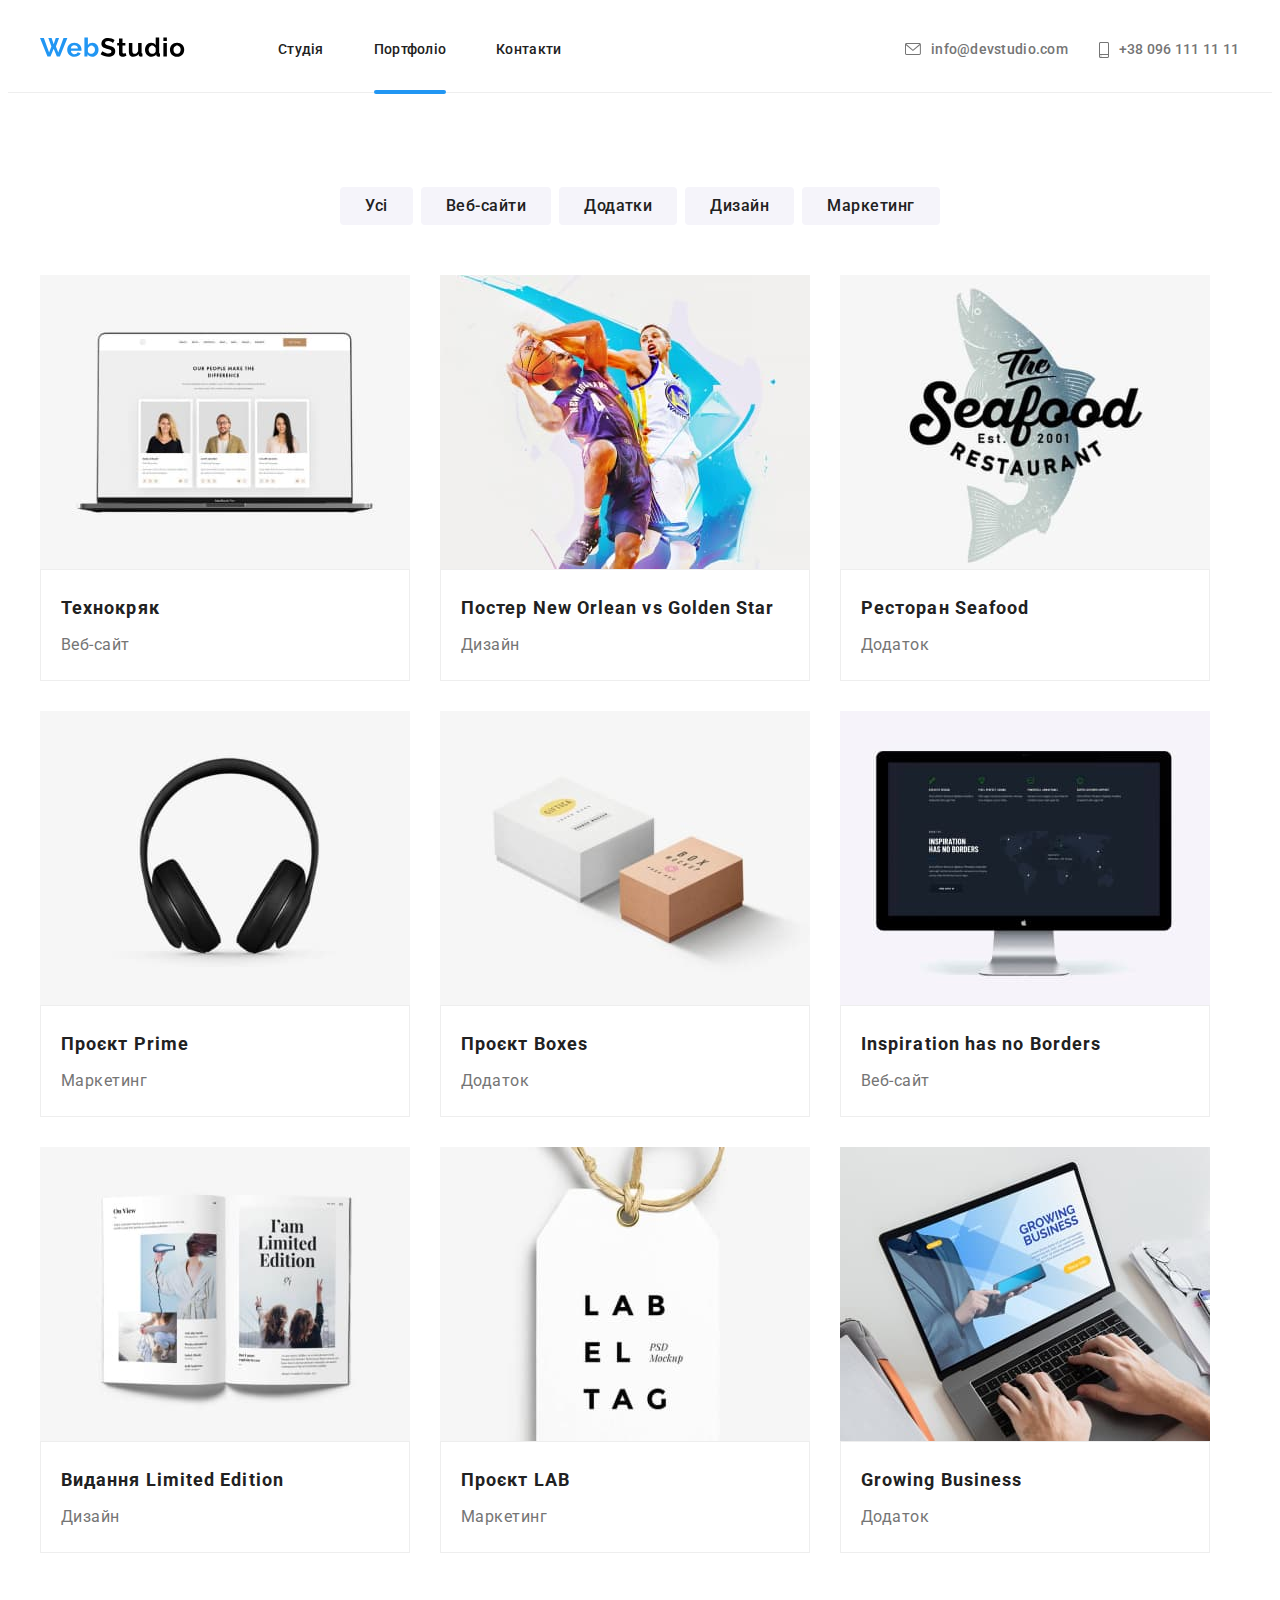
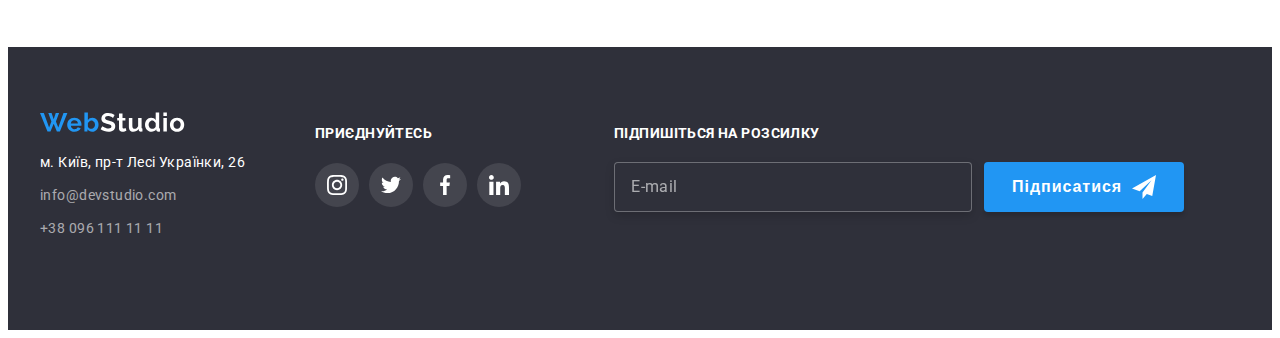
==== portfolio.html @ 4de52ea2 "update" ====
<!DOCTYPE html>
<html lang="en">
<head>
    <meta charset="UTF-8">
    <meta http-equiv="X-UA-Compatible" content="IE=edge">
    <meta name="viewport" content="width=device-width, initial-scale=1.0">
    <title>Document</title>
    <link rel="preconnect" href="https://fonts.googleapis.com">
    <link rel="preconnect" href="https://fonts.gstatic.com" crossorigin>
    <link href="https://fonts.googleapis.com/css2?family=Raleway:wght@700&family=Roboto:wght@400;500;700;900&display=swap"
        rel="stylesheet">
        <link rel="stylesheet" href="https://cdnjs.cloudflare.com/ajax/libs/modern-normalize/1.1.0/modern-normalize.min.css"
            integrity="sha512-wpPYUAdjBVSE4KJnH1VR1HeZfpl1ub8YT/NKx4PuQ5NmX2tKuGu6U/JRp5y+Y8XG2tV+wKQpNHVUX03MfMFn9Q=="
            crossorigin="anonymous" referrerpolicy="no-referrer" />
        <link
         rel="stylesheet"
         href="https://cdnjs.cloudflare.com/ajax/libs/animate.css/4.1.1/animate.min.css"/> 
        <link rel="stylesheet" href="./css/style.css">
        <link rel="stylesheet" href="./css/main.min.css">
</head>
<body>
        <header class="header">
            <!--Шапка-->
            <div class="container header__container">
                <nav class="navigation">
                    <a class="logo-left link" href="./index.html">
                        <svg class="header-logo" width="145" height="31">
                            <use href="./img/logo.svg#icon-header-logo"></use>
                        </svg>
                    </a>
                    <ul class="menu list">
                        <li class="menu__item">
                            <a class="menu__link1 link" href="./index.html">Студія</a>
                        </li>
                        <li class="menu__item">
                            <a class="menu__link link" href="./portfolio.html">Портфоліо</a>
                        </li>
                        <li class="menu__item">
                            <a class="menu__link1 link" href="">Контакти</a>
                        </li>
                    </ul>
                </nav>
                <ul class="connect header__connect list">
                    <li class="hdr-email">
                        <a class="connect__email link" href="email:info@devstudio.com">info@devstudio.com
                            <svg class="mail-icon" widht="16" height="12">
                                <use class="envelope" href="./img/smar-env.svg#icon-envelope"></use>
                            </svg>
                        </a>
                    </li>
                    <li class="hdr-tel">
                        <a class="connect__tel" href="tel:+38 096 111 11 11">+38 096 111 11 11
                            <svg class="tel-icon" widht="10" height="16">
                                <use href="./img/smar-env.svg#icon-smartphone"></use>
                            </svg>
                        </a>
                    </li>
                </ul>
            </div>
        </header>
    <main>
    <section class="projects">
        <div class="container">
            <ul class="infobar-buttons list">            
                <li><button class="infobar-btn" type="button">Усі</button></li>
                <li><button class="infobar-btn" type="button">Веб-сайти</button></li>
                <li><button class="infobar-btn" type="button">Додатки</button></li>
                <li><button class="infobar-btn" type="button">Дизайн</button></li>
                <li><button class="infobar-btn" type="button">Маркетинг</button></li>
            </ul>
            <ul class="projects-list list">
                <li class="projects-item"> 
                 <div class="project-wrap">
                    <img src="./img/port1.jpg" alt="Технокряк" width="370" height="294">
                    <p class="project-text">Ресурс пропонує комплексні пропозиції з різним рівнем функціоналу та сервісів. 
                        Все це дозволить відвідувачу отримати вичерпні відомості про компанію чи приватну особу.</p>
                 </div>   
                <div class="project1">                    
                    <h3 class="projects-toptext">Технокряк</h3>
                    <p class="projects-bottomtext">Веб-сайт</p>
                </div></li>
                <li class="projects-item">
                    <div class="project-wrap">
                        <img src="./img/port2.jpg" alt="Постер New Orlean vs Golden Star" width="370" height="294">
                    <p class="project-text">Ресурс пропонує комплексні пропозиції з різним рівнем функціоналу та сервісів. 
                        Все це дозволить відвідувачу отримати вичерпні відомості про компанію чи приватну особу.</p>
                    </div>                    
                <div class="project1">                    
                    <h3 class="projects-toptext">Постер New Orlean vs Golden Star</h3>
                    <p class="projects-bottomtext">Дизайн</p>
                </div></li>
                <li class="projects-item">
                    <div class="project-wrap">
                        <img src="./img/port3.jpg" alt="Ресторан Seafood" width="370" height="294">
                    <p class="project-text">Ресурс пропонує комплексні пропозиції з різним рівнем функціоналу та сервісів. 
                        Все це дозволить відвідувачу отримати вичерпні відомості про компанію чи приватну особу.</p>
                    </div>                    
                <div class="project1">                    
                    <h3 class="projects-toptext">Ресторан Seafood</h3>
                    <p class="projects-bottomtext">Додаток</p></div></li>
                <li class="projects-item">
                    <div class="project-wrap">
                        <img src="./img/port4.jpg" alt="Проєкт Prime" width="370" height="294">
                    <p class="project-text">Ресурс пропонує комплексні пропозиції з різним рівнем функціоналу та сервісів. 
                        Все це дозволить відвідувачу отримати вичерпні відомості про компанію чи приватну особу.</p>
                    </div>                      
                <div class="project1">                    
                    <h3 class="projects-toptext">Проєкт Prime</h3>
                    <p class="projects-bottomtext">Маркетинг</p></div></li>
                <li class="projects-item">
                    <div class="project-wrap">
                        <img src="./img/port5.jpg" alt="Проєкт Boxes" width="370" height="294">
                    <p class="project-text">Ресурс пропонує комплексні пропозиції з різним рівнем функціоналу та сервісів. 
                        Все це дозволить відвідувачу отримати вичерпні відомості про компанію чи приватну особу.</p>
                    </div>                      
                <div class="project1">                    
                    <h3 class="projects-toptext">Проєкт Boxes</h3>
                    <p class="projects-bottomtext">Додаток</p></div></li>
                <li class="projects-item">
                    <div class="project-wrap">
                        <img src="./img/port6.jpg" alt="Inspiration has no Borders" width="370" height="294">
                    <p class="project-text">Ресурс пропонує комплексні пропозиції з різним рівнем функціоналу та сервісів. 
                        Все це дозволить відвідувачу отримати вичерпні відомості про компанію чи приватну особу.</p>
                    </div>                     
                <div class="project1">                    
                    <h3 class="projects-toptext">Inspiration has no Borders</h3>
                    <p class="projects-bottomtext">Веб-сайт</p></div></li>
                <li class="projects-item">
                    <div class="project-wrap">
                        <img src="./img/port7.jpg" alt="Видання Limited Edition" width="370" height="294">
                    <p class="project-text">Ресурс пропонує комплексні пропозиції з різним рівнем функціоналу та сервісів. 
                        Все це дозволить відвідувачу отримати вичерпні відомості про компанію чи приватну особу.</p>
                    </div>                      
                <div class="project1">                    
                    <h3 class="projects-toptext">Видання Limited Edition</h3>
                    <p class="projects-bottomtext">Дизайн</p></div></li>
                <li class="projects-item">
                    <div class="project-wrap">
                        <img src="./img/port8.jpg" alt="Проєкт LAB" width="370" height="294">
                    <p class="project-text">Ресурс пропонує комплексні пропозиції з різним рівнем функціоналу та сервісів. 
                        Все це дозволить відвідувачу отримати вичерпні відомості про компанію чи приватну особу.</p>
                    </div>                      
                <div class="project1">                    
                    <h3 class="projects-toptext">Проєкт LAB</h3>
                    <p class="projects-bottomtext">Маркетинг</p></div></li>
                <li class="projects-item">
                    <div class="project-wrap">
                        <img src="./img/port9.jpg" alt="Growing Business" width="370" height="294">
                    <p class="project-text">Ресурс пропонує комплексні пропозиції з різним рівнем функціоналу та сервісів. 
                        Все це дозволить відвідувачу отримати вичерпні відомості про компанію чи приватну особу.</p>
                    </div>                    
                <div class="project1">                    
                    <h3 class="projects-toptext">Growing Business</h3>
                    <p class="projects-bottomtext">Додаток</p></div></li>
            </ul>
        </div>
    </section>
    </main>
         <footer class="footer">
            <div class="container ftr-container">
                <div class="ftr-logo">
                    <a class="footer-logo link" href="./index.html">                                
                    <svg class="footer-logoicon" width="145" height="31">
                    <use href="./img/logo.svg#icon-footer-logo"></use>
                     </svg>
                    </a>                        
                <ul class="footer-list list">
                    <li class="footer-item"><a class="footer-map link" href="https://goo.gl/maps/kYYPEekxgbU7nX6b8">м. Київ, пр-т Лесі Українки, 26</a></li>
                    <li class="footer-item"><a class="footer-email link" href="email:info@devstudio.com">info@devstudio.com</a></li>
                    <li class="footer-item"><a class="footer-tel link" href="tel:+38 096 111 11 11">+38 096 111 11 11</a></li>
                </ul></div>                               
                    <div class="footer-social">
                        <h3 class="footer-soctext">ПРИЄДНУЙТЕСЬ</h3>
                     <ul class="footer-soc list">                         
                         <li class="footer-socitem">
                         <a class="footer-link" href="">
                         <svg class="footer-icon" width="20" height="20">
                            <use class="footer-icons" href="./img/footer.svg#icon-instagram-2"></use>
                         </svg>
                         </a>
                         </li>
                         <li class="footer-socitem">
                         <a class="footer-link" href="">
                         <svg class="footer-icon" width="20" height="20">
                            <use class="footer-icons" href="./img/footer.svg#icon-twitter2"></use>
                         </svg>
                         </a>
                         </li>
                         <li class="footer-socitem">
                         <a class="footer-link" href="">
                         <svg class="footer-icon" width="20" height="20">
                            <use class="footer-icons" href="./img/footer.svg#icon-facebook2"></use>
                         </svg>
                         </a>
                         </li>
                         <li class="footer-socitem">
                         <a class="footer-link" href="">
                         <svg class="footer-icon" width="20" height="20">
                            <use class="footer-icons" href="./img/footer.svg#icon-linkedin2"></use>
                         </svg>
                         </a>
                         </li>
                     </ul>
                    </div>
                    <div class="subscribe">
                    <form class="footer-subscribe">                                            
                        <p class="subscribe-text">Підпишіться на розсилку</p>
                        <span class="subscribe-button">
                        <label>
                        <input type="email" 
                         class="subscribe-input" 
                         name="user-email" 
                         required
                         placeholder="E-mail"></label>
                         <span class="subscribe-wrap">                                         
                         <button type="submit" class="subscribe-btn">Підписатися</button>
                         <svg class="icon-send" width="24" height="24">
                            <use href="./img/symbol-defs.svg#icon-icon-send"></use>
                         </svg></span></span>
                    </form></div>                
         </footer>
</body>
</html>
---- css/style.css ----

---- css/main.min.css ----
p,h1,h2,h3,h4,h5,h6{margin:0}ul,ol{margin:0;padding-left:0}button{cursor:pointer}img{display:block}body{font-family:"Roboto",sans-serif;color:#212121}.list{list-style:none}.link{text-decoration:none}@font-face{font-family:"Raleway";src:url(../fonts/Raleway-Bold.ttf)}:root{--button-color: #2196f3;--font-grey: #757575;--font-black: #212121;--font-white: #ffffff}.visually-hidden{position:absolute;white-space:nowrap;width:1px;height:1px;overflow:hidden;border:0;padding:0;clip:rect(0 0 0 0);-webkit-clip-path:inset(50%);clip-path:inset(50%);margin:-1px}.container{width:1200px;padding-left:15px;padding-right:15px;margin:0 auto}.modal{width:528px;min-height:581px;background-color:#fff;position:absolute;top:50%;left:50%;transform:translate(-50%, -50%) scaleY(1);transition:transform 250ms linear;transition-timing-function:cubic-bezier(0.4, 0, 0.2, 1);padding:40px;box-shadow:0px 1px 3px rgba(0,0,0,.12),0px 1px 1px rgba(0,0,0,.14),0px 2px 1px rgba(0,0,0,.2);border-radius:4px}.backdrop.is-hidden .modal{transform:translate(-50%, -50%) scaleY(0);transition-timing-function:cubic-bezier(0.4, 0, 0.2, 1)}.modal-btn{width:30px;height:30px;border:1px solid rgba(0,0,0,.1);border-radius:50%;background-color:rgba(0,0,0,0);position:absolute;right:8px;top:8px;display:flex;align-items:center;justify-content:center;padding:0;fill:currentColor;transition-duration:250ms;transition-timing-function:cubic-bezier(0.4, 0, 0.2, 1)}.modal-btn:hover,.modal-btn:focus{color:var(--button-color)}.is-hidden{opacity:0;visibility:hidden;pointer-events:none}.modal-title{font-family:"Roboto";font-style:normal;font-weight:700;font-size:20px;line-height:1.15;text-align:center;letter-spacing:.03em;color:#212121;margin-bottom:12px}.modal-input{box-sizing:border-box;margin-bottom:10px;width:100%;height:40px;border:1px solid rgba(33,33,33,.2);border-radius:4px;outline-color:rgba(0,0,0,0);padding-left:42px;transition-duration:250ms;transition-timing-function:cubic-bezier(0.4, 0, 0.2, 1)}.modal-input{outline-color:var(--button-color)}.input-wrap{position:relative}.modal-input-icon{position:absolute;top:50%;left:12px;transform:translateY(-50%);transition-duration:250ms;transition-timing-function:cubic-bezier(0.4, 0, 0.2, 1)}.modal-input:focus+.modal-input-icon{fill:var(--button-color)}.modal-label-text{display:block;font-family:"Roboto";font-style:normal;font-weight:400;font-size:12px;line-height:1.17;letter-spacing:.01em;color:#757575;margin-bottom:4px}.modal-comment{width:100%;height:120px;border:1px solid rgba(33,33,33,.2);border-radius:4px;resize:none;padding:12px 16px;outline-color:rgba(0,0,0,0);transition-duration:250ms;transition-timing-function:cubic-bezier(0.4, 0, 0.2, 1)}.modal-comment::-moz-placeholder{font-family:"Roboto";font-style:normal;font-weight:400;font-size:12px;line-height:1.17;letter-spacing:.01em;color:rgba(117,117,117,.5)}.modal-comment:-ms-input-placeholder{font-family:"Roboto";font-style:normal;font-weight:400;font-size:12px;line-height:1.17;letter-spacing:.01em;color:rgba(117,117,117,.5)}.modal-comment::placeholder{font-family:"Roboto";font-style:normal;font-weight:400;font-size:12px;line-height:1.17;letter-spacing:.01em;color:rgba(117,117,117,.5)}.modal-comment:focus{outline-color:var(--button-color);transition-duration:250ms;transition-timing-function:cubic-bezier(0.4, 0, 0.2, 1)}.check-text{font-family:"Roboto";font-style:normal;font-weight:400;font-size:14px;line-height:1.71;letter-spacing:.03em;color:#757575;display:flex;align-items:center;justify-content:center;margin-top:20px;margin-bottom:30px}.license{font-family:"Roboto";font-style:normal;font-weight:400;font-size:14px;line-height:1.7;letter-spacing:.03em;-webkit-text-decoration-line:underline;text-decoration-line:underline;text-decoration-thickness:from-font;color:#2196f3;margin-left:3px}.check-text span{width:16px;height:15px;border:2px solid #212121;border-radius:2px;margin-right:8px;display:flex;align-items:center;justify-content:center;fill:rgba(0,0,0,0)}.input-check:checked+.check-text span{background-color:var(--button-color);border-color:rgba(0,0,0,0);fill:#fff}.input-check:focus+.check-text span{border-color:var(--button-color);transition-duration:250ms;transition-timing-function:cubic-bezier(0.4, 0, 0.2, 1)}.submit-btn{padding:10px 52px;background-color:var(--button-color);border:none;box-shadow:0px 4px 4px rgba(0,0,0,.15);border-radius:4px;font-family:"Roboto";font-style:normal;font-weight:700;font-size:16px;line-height:1.88;letter-spacing:.06em;color:#fff}.submit-button{display:flex;justify-content:center;align-items:center}.header{padding-bottom:25px;padding-top:24px;border-bottom:1px solid #eee}.navigation{display:flex}.header__container{display:flex;align-items:center}.menu{display:flex;align-items:center;gap:50px}.connect{display:flex;margin-left:auto;gap:30px}.logo-left{margin-right:93px}.menu__link{position:relative;display:block;font-weight:500;font-size:14px;line-height:1.14;letter-spacing:.02em;color:var(--font-black)}.menu__link:hover,.menu__link:focus{color:var(--button-color);transition-duration:250ms;transition-timing-function:cubic-bezier(0.4, 0, 0.2, 1)}.menu__link::after{content:"";position:absolute;display:block;left:0;bottom:0;top:48px;width:100%;height:4px;background:#2196f3;border-radius:2px}.menu__link1{position:relative;display:block;font-weight:500;font-size:14px;line-height:1.14;letter-spacing:.02em;color:var(--font-black)}.menu__link1:hover,.menu__link1:focus{color:var(--button-color);transition-duration:250ms;transition-timing-function:cubic-bezier(0.4, 0, 0.2, 1)}.connect__tel{text-decoration:none;font-weight:500;font-size:14px;line-height:1.14;letter-spacing:.02em;color:#757575;display:flex;flex-direction:row-reverse;gap:10px;justify-content:center;align-items:center}.connect__tel:hover,.connect__tel:focus{color:var(--button-color);transition-duration:250ms;transition-timing-function:cubic-bezier(0.4, 0, 0.2, 1)}.connect__email{font-weight:500;font-size:14px;line-height:1.14;letter-spacing:.02em;color:#757575;display:flex;flex-direction:row-reverse;gap:10px;justify-content:center;align-items:center}.connect__email:hover,.connect__email:focus{color:var(--button-color);transition-duration:250ms;transition-timing-function:cubic-bezier(0.4, 0, 0.2, 1)}.hdr-tel{display:flex;justify-content:center;align-items:center;gap:10px;width:142px;height:16px}.mail-icon{width:16px;height:12px;fill:currentColor}.tel-icon{width:10px;height:16px;fill:currentColor}.hero{padding-top:200px;padding-bottom:200px}.hero,.hhero__btn{background-color:#2f303a;background-image:linear-gradient(rgba(47, 48, 58, 0.4), rgba(47, 48, 58, 0.4)),url(../img/hero-bg.jpg);background-repeat:no-repeat;background-position:center;background-size:cover;display:block;margin:0px auto}.hero__btn{font-family:inherit;font-weight:700;font-size:16px;line-height:1.88;letter-spacing:.06em;color:#fff;cursor:pointer;display:block;margin:0px auto;background:#2196f3;box-shadow:0px 4px 4px rgba(0,0,0,.15);border-radius:4px;min-width:216px;height:50px;left:692px;top:470px;border:none}.hero__text{font-weight:900;font-size:44px;line-height:1.36;letter-spacing:.06em;text-transform:uppercase;color:#fff;margin-bottom:30px;margin-right:auto;margin-left:auto;max-width:696px;text-align:center}.features{padding-top:94px}.features__list{display:flex;gap:30px}.features__main{font-weight:700;font-size:14px;line-height:1.14;letter-spacing:.03em;text-transform:uppercase;margin-bottom:10px;color:var(--font-black)}.features__item{font-size:14px;line-height:1.71;letter-spacing:.03em;color:var(--font-grey);min-width:270px}.features__link{display:flex;align-items:center;justify-content:center;gap:30px;margin-bottom:30px;background-color:#f5f4fa;width:270px;height:120px;border-radius:4px}.about{padding-top:94px;padding-bottom:94px}.about__list{display:flex;justify-content:center;gap:30px}.about__text{font-weight:700;font-size:36px;line-height:1.17;letter-spacing:.03em;color:var(--font-black);margin-bottom:50px;text-align:center}.about__item{position:relative}.about__btn{position:absolute;bottom:0;left:0;width:100%;height:70px;border:none;font-family:"Roboto";font-style:normal;font-weight:700;font-size:14px;line-height:1.14;text-align:center;letter-spacing:.03em;text-transform:uppercase;color:#fff;background:rgba(47,48,58,.8)}.team{padding-top:94px;padding-bottom:94px}.team-list{display:flex;gap:30px;justify-content:flex-end}.team-maintext{font-weight:700;font-size:36px;line-height:1.17;letter-spacing:.03em;color:var(--font-black);margin-bottom:50px;text-align:center}.team-toptext{font-weight:500;font-size:16px;line-height:1.19;letter-spacing:.03em;color:var(--font-black);text-align:center;margin-bottom:10px}.team-bottomtext{font-size:16px;line-height:1.19;letter-spacing:.03em;color:var(--font-grey);text-align:center}.team1{padding-top:30px;padding-bottom:30px}.soc-link{width:44px;height:44px;border-radius:50%;display:flex;align-items:center;justify-content:center;color:#fff;margin-top:16px;transition-duration:250ms;transition-timing-function:cubic-bezier(0.4, 0, 0.2, 1)}.soc-link:hover,.soc-link:focus{background-color:var(--button-color);transition-duration:250ms;transition-timing-function:cubic-bezier(0.4, 0, 0.2, 1)}.soc-list{display:flex;align-items:center;gap:10px;justify-content:center}.soc-icon{fill:#afb1b8;transition-duration:250ms;transition-timing-function:cubic-bezier(0.4, 0, 0.2, 1)}.soc-link:hover .soc-icon,.soc-link:focus .soc-icon{fill:#fff;transition-duration:250ms;transition-timing-function:cubic-bezier(0.4, 0, 0.2, 1)}.team{background-color:#f5f4fa}.team-members{background-color:#fff;box-shadow:0px 1px 3px rgba(0,0,0,.12),0px 1px 1px rgba(0,0,0,.14),0px 2px 1px rgba(0,0,0,.2);border-radius:0px 0px 4px 4px}.clients{padding-top:94px;padding-bottom:94px}.clients-maintext{font-weight:700;font-size:36px;line-height:.85;letter-spacing:.03em;margin-bottom:50px;text-align:center}.clients-logo{display:flex;align-items:center;justify-content:center;gap:30px;box-sizing:border-box;border:1px solid #afb1b8;border-radius:4px;width:170px;height:92px;left:615px;top:2490px;color:#afb1b8;transition-duration:250ms;transition-timing-function:cubic-bezier(0.4, 0, 0.2, 1)}.clients-logo:hover,.clients-logo:focus{background-color:#fff;color:var(--button-color);border-color:var(--button-color)}.clients-icon{fill:currentColor}.clients-list{display:flex;justify-content:center;gap:30px}.footer{background-color:#2f303a;padding-top:60px;padding-bottom:60px}.ftr-container{display:flex;align-items:baseline}.footer-map{font-size:14px;letter-spacing:.03em;line-height:1.71;color:#fff;margin-top:20px}.footer-email{font-size:14px;line-height:1.71;letter-spacing:.03em;color:rgba(255,255,255,.6)}.footer-tel{font-size:14px;line-height:1.71;letter-spacing:.03em;color:rgba(255,255,255,.6)}.ftr-logo{margin-bottom:20px;flex-direction:column}.footer-item{margin-top:9px;margin-bottom:9px}.footer-soctext{width:116px;height:16px;left:516px;top:2748px;font-family:"Roboto";font-style:normal;font-weight:700;font-size:14px;line-height:.87;letter-spacing:.03em;text-transform:uppercase;color:#fff;margin-bottom:20px}.footer-soc{display:flex;gap:10px}.footer-link{width:44px;height:44px;border-radius:50%;display:flex;align-items:center;justify-content:center;background-color:rgba(255,255,255,.1);transition-duration:250ms;transition-timing-function:cubic-bezier(0.4, 0, 0.2, 1)}.footer-social{margin-left:70px}.footer-socitem :hover,.footer-socitem :focus{background-color:var(--button-color);transition-duration:250ms;transition-timing-function:cubic-bezier(0.4, 0, 0.2, 1)}.subscribe{margin-left:93px}.subscribe-input{box-sizing:border-box;margin-bottom:10px;margin-right:12px;width:358px;height:50px;border:1px solid rgba(255,255,255,.3);filter:drop-shadow(0px 4px 4px rgba(0, 0, 0, 0.15));border-radius:4px;padding-left:16px;background-color:#2f303a;outline-color:rgba(0,0,0,0);color:#fff}.subscribe-input::-moz-placeholder{font-family:"Roboto";font-style:normal;font-weight:400;font-size:16px;line-height:1.25;letter-spacing:.03em;color:rgba(255,255,255,.6)}.subscribe-input:-ms-input-placeholder{font-family:"Roboto";font-style:normal;font-weight:400;font-size:16px;line-height:1.25;letter-spacing:.03em;color:rgba(255,255,255,.6)}.subscribe-input::placeholder{font-family:"Roboto";font-style:normal;font-weight:400;font-size:16px;line-height:1.25;letter-spacing:.03em;color:rgba(255,255,255,.6)}.subscribe-button{display:flex;justify-content:center}.subscribe-text{font-family:"Roboto";font-style:normal;font-weight:700;font-size:14px;line-height:1.14;letter-spacing:.03em;text-transform:uppercase;color:#fff;margin-bottom:20px}.subscribe-btn{width:200px;height:50px;color:#fff;background:#2196f3;box-shadow:0px 4px 4px rgba(0,0,0,.15);border-radius:4px;border:none;padding:10px 28px;font-weight:700;font-size:16px;line-height:1.88;letter-spacing:.06em;display:flex}.subscribe-wrap{position:relative}.icon-send{position:absolute;top:13px;right:28px}.backdrop{position:fixed;top:0;width:100%;height:100%;background:rgba(0,0,0,.2);transition:opacity 250ms linear,visibility 250ms linear;transition-timing-function:cubic-bezier(0.4, 0, 0.2, 1)}.infobar-btn{font-family:inherit;font-weight:500;font-size:16px;line-height:1.62;letter-spacing:.03em;color:var(--font-black);cursor:pointer;background:#f5f4fa;border:none;padding-top:6px;padding-bottom:6px;padding-right:25px;padding-left:25px;border-radius:4px;transition-property:var(--button-color);transition-duration:250ms;transition-timing-function:cubic-bezier(0.4, 0, 0.2, 1)}.infobar-btn:hover,.infobar-btn:focus{background-color:var(--button-color);color:#fff;box-shadow:0px 3px 1px rgba(0,0,0,.1),0px 1px 2px rgba(0,0,0,.08),0px 2px 2px rgba(0,0,0,.12);border-radius:4px}.infobar-buttons{margin-bottom:50px;display:flex;justify-content:center;gap:8px}.projects{padding-top:94px;padding-bottom:94px}.projects-list{display:flex;flex-wrap:wrap;gap:30px}.projects-item{width:calc 13.3333333333%}.projects-item:hover,.projects-item:focus{background:#fff;box-shadow:0px 1px 1px rgba(0,0,0,.12),0px 4px 4px rgba(0,0,0,.06),1px 4px 6px rgba(0,0,0,.16)}.project1{padding:20px 20px 20px 20px;border:1px solid #eee}.project-wrap{position:relative;overflow:hidden}.project-text{position:absolute;top:0;left:0;color:#fff;font-family:"Roboto";font-style:normal;font-weight:400;font-size:18px;line-height:1.6;letter-spacing:.03em;padding:63px 24px;height:100%;background-color:rgba(33,150,243,.9);transform:translateY(100%);transition:transform 250ms cubic-bezier(0.4, 0, 0.2, 1)}.projects-item:hover .project-text{transform:translateY(0)}.projects-toptext{font-weight:700;font-size:18px;line-height:2;letter-spacing:.06em;color:var(--font-black);margin-bottom:4px}.projects-bottomtext{font-size:16px;line-height:1.88;letter-spacing:.03em;color:var(--font-grey)}/*# sourceMappingURL=main.min.css.map */
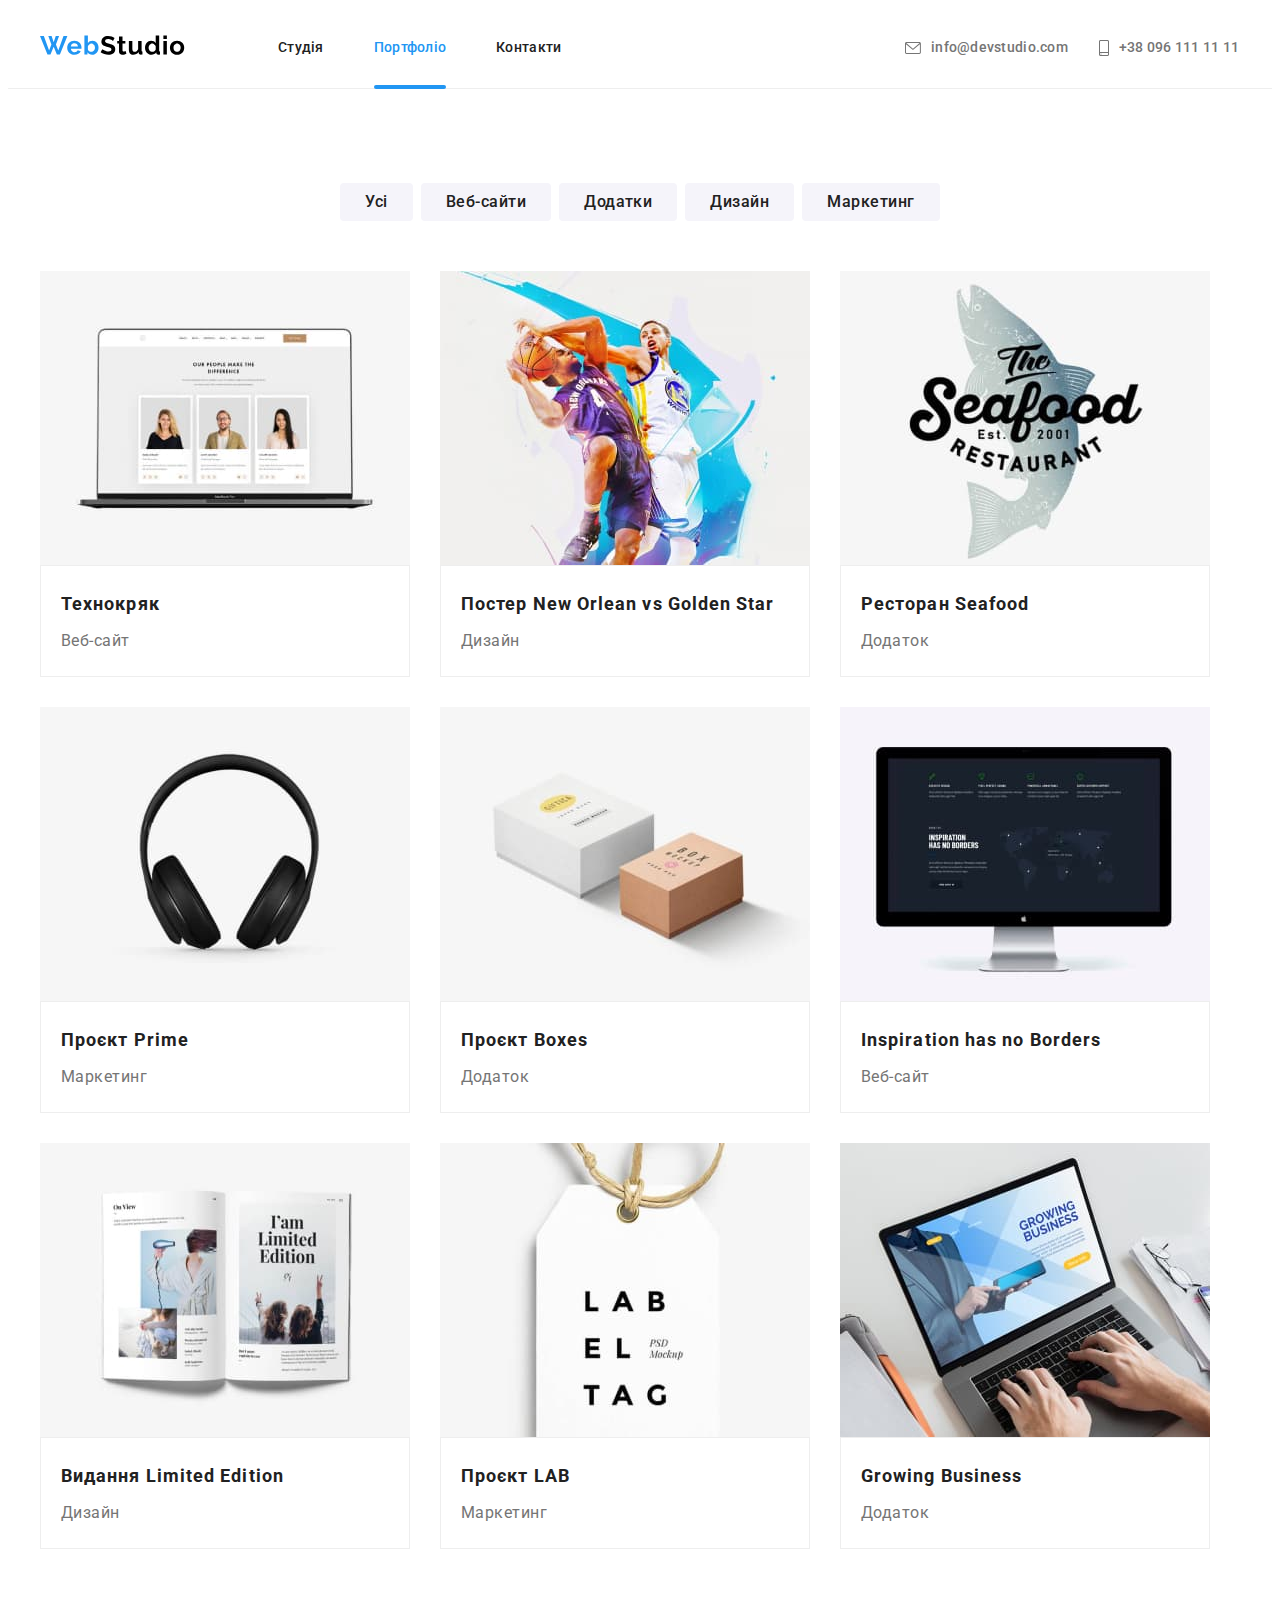
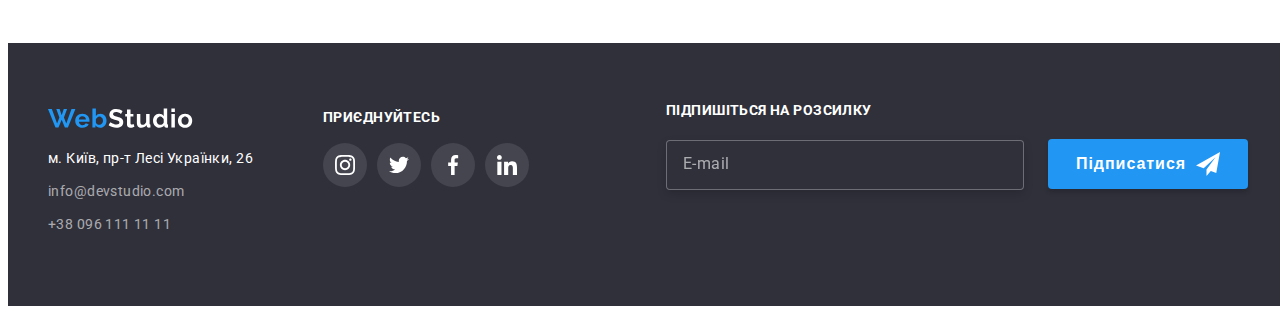
==== commit 298e50bd: "update" ====
--- a/portfolio.html
+++ b/portfolio.html
@@ -15,49 +15,93 @@
         <link
          rel="stylesheet"
          href="https://cdnjs.cloudflare.com/ajax/libs/animate.css/4.1.1/animate.min.css"/> 
-        <link rel="stylesheet" href="./css/style.css">
+        
         <link rel="stylesheet" href="./css/main.min.css">
 </head>
 <body>
-        <header class="header">
-            <!--Шапка-->
-            <div class="container header__container">
-                <nav class="navigation">
-                    <a class="logo-left link" href="./index.html">
-                        <svg class="header-logo" width="145" height="31">
-                            <use href="./img/logo.svg#icon-header-logo"></use>
-                        </svg>
-                    </a>
-                    <ul class="menu list">
-                        <li class="menu__item">
-                            <a class="menu__link1 link" href="./index.html">Студія</a>
-                        </li>
-                        <li class="menu__item">
-                            <a class="menu__link link" href="./portfolio.html">Портфоліо</a>
-                        </li>
-                        <li class="menu__item">
-                            <a class="menu__link1 link" href="">Контакти</a>
-                        </li>
-                    </ul>
-                </nav>
-                <ul class="connect header__connect list">
-                    <li class="hdr-email">
-                        <a class="connect__email link" href="email:info@devstudio.com">info@devstudio.com
-                            <svg class="mail-icon" widht="16" height="12">
-                                <use class="envelope" href="./img/smar-env.svg#icon-envelope"></use>
-                            </svg>
-                        </a>
-                    </li>
-                    <li class="hdr-tel">
-                        <a class="connect__tel" href="tel:+38 096 111 11 11">+38 096 111 11 11
-                            <svg class="tel-icon" widht="10" height="16">
-                                <use href="./img/smar-env.svg#icon-smartphone"></use>
-                            </svg>
-                        </a>
-                    </li>
-                </ul>
-            </div>
-        </header>
+    <header class="header">     
+      <div class="container header__container">
+        <a class="logo-left link" href="./index.html">
+            <svg class="header-logo" width="145" height="31">
+              <use href="./img/logo.svg#icon-header-logo"></use>
+            </svg>
+          </a>
+        <nav class="navigation">
+          <ul class="menu list">
+            <li class="menu__item">
+              <a class="menu__link link" href="./index.html">Студія</a>
+            </li>
+            <li class="menu__item">
+              <a class="menu__link link active current" href="./portfolio.html">Портфоліо</a>
+            </li>
+            <li class="menu__item">
+              <a class="menu__link link" href="">Контакти</a>
+            </li>
+          </ul>
+        </nav>
+        <ul class="connect header__connect list">
+          <li class="hdr-email">
+            <a class="connect__email link" href="email:info@devstudio.com"
+              >info@devstudio.com
+              <svg class="mail-icon" widht="16" height="12">
+                <use class="envelope" href="./img/smar-env.svg#icon-envelope"></use>
+              </svg>
+            </a>
+          </li>
+          <li class="hdr-tel">
+            <a class="connect__tel" href="tel:+38 096 111 11 11"
+              >+38 096 111 11 11
+              <svg class="tel-icon" widht="10" height="16">
+                <use href="./img/smar-env.svg#icon-smartphone"></use>
+              </svg>
+            </a>
+          </li>
+        </ul>
+        <button type="button" class="menu-open-btn" data-menu-open>
+            <svg width="40" height="40">
+               <use href="./img/symbol-defs.svg#icon-mob_open"></use>
+            </svg>
+        </button>
+      </div>
+      <div class="mob-menu is-hidden" data-menu>
+        <div class="container">
+          <button class="menu-close-btn" type="button" data-menu-close>
+            <svg class="menu-close-icon" width="18" height="18">
+             <use href="./img/symbol-defs.svg#icon-close"></use>
+            </svg>
+          </button>
+             <nav class="mob-menu__nav">
+               <ul class="mob-menu__list list">
+                  <li class="mob-menu__item"><a class="mob-menu__link link" href="./index.html">Студія</a>
+                  </li>
+                  <li class="mob-menu__item"><a class="mob-menu__link link" href="./portfolio.html">Портфоліо</a>
+                  </li>
+                  <li class="mob-menu__item"><a class="mob-menu__link link" href="#">Контакти</a></li>
+               </ul>
+             </nav>
+            <div class="mob-menu-bottom">
+               <div class="mob-connect">
+                  <a class="mob-connect__tel link" href="tel:+380961111111">
+                     +38 096 111 11 11</a>
+                  <a class="mob-connect__link link" href="mailto:info@devstudio.com">
+                     info@devstudio.com</a>
+               </div>
+               <ul class="mob__soc-list list">
+                  <li class="mob__soc-item"><a class="mob__soc-link link" href="https://www.instagram.com">Instagram</a>
+                  </li>
+                  <li class="mob__soc-item"><a class="mob__soc-link link mob__soc-line"
+                        href="https://twitter.com">Twitter</a></li>
+                  <li class="mob__soc-item"><a class="mob__soc-link link mob__soc-line"
+                        href="https://www.facebook.com">Facebook</a>
+                  </li>
+                  <li class="mob__soc-item"><a class="mob__soc-link link mob__soc-line"
+                        href="https://www.linkedin.com/">Linkedin</a>
+                  </li>
+               </ul>
+             </div>
+        </div>
+      </div>
+    </header>
     <main>
     <section class="projects">
         <div class="container">
@@ -156,8 +200,9 @@
         </div>
     </section>
     </main>
-         <footer class="footer">
+    <footer class="footer">
             <div class="container ftr-container">
+              <div class="footer__top">
                 <div class="ftr-logo">
                     <a class="footer-logo link" href="./index.html">                                
                     <svg class="footer-logoicon" width="145" height="31">
@@ -202,9 +247,10 @@
                          </li>
                      </ul>
                     </div>
+               </div>
                     <div class="subscribe">
                     <form class="footer-subscribe">                                            
-                        <p class="subscribe-text">Підпишіться на розсилку</p>
+                        <label class="subscribe-text">Підпишіться на розсилку</label>
                         <span class="subscribe-button">
                         <label>
                         <input type="email" 
--- a/css/main.min.css
+++ b/css/main.min.css
@@ -1 +1 @@
-p,h1,h2,h3,h4,h5,h6{margin:0}ul,ol{margin:0;padding-left:0}button{cursor:pointer}img{display:block}body{font-family:"Roboto",sans-serif;color:#212121}.list{list-style:none}.link{text-decoration:none}@font-face{font-family:"Raleway";src:url(../fonts/Raleway-Bold.ttf)}:root{--button-color: #2196f3;--font-grey: #757575;--font-black: #212121;--font-white: #ffffff}.visually-hidden{position:absolute;white-space:nowrap;width:1px;height:1px;overflow:hidden;border:0;padding:0;clip:rect(0 0 0 0);-webkit-clip-path:inset(50%);clip-path:inset(50%);margin:-1px}.container{width:1200px;padding-left:15px;padding-right:15px;margin:0 auto}.modal{width:528px;min-height:581px;background-color:#fff;position:absolute;top:50%;left:50%;transform:translate(-50%, -50%) scaleY(1);transition:transform 250ms linear;transition-timing-function:cubic-bezier(0.4, 0, 0.2, 1);padding:40px;box-shadow:0px 1px 3px rgba(0,0,0,.12),0px 1px 1px rgba(0,0,0,.14),0px 2px 1px rgba(0,0,0,.2);border-radius:4px}.backdrop.is-hidden .modal{transform:translate(-50%, -50%) scaleY(0);transition-timing-function:cubic-bezier(0.4, 0, 0.2, 1)}.modal-btn{width:30px;height:30px;border:1px solid rgba(0,0,0,.1);border-radius:50%;background-color:rgba(0,0,0,0);position:absolute;right:8px;top:8px;display:flex;align-items:center;justify-content:center;padding:0;fill:currentColor;transition-duration:250ms;transition-timing-function:cubic-bezier(0.4, 0, 0.2, 1)}.modal-btn:hover,.modal-btn:focus{color:var(--button-color)}.is-hidden{opacity:0;visibility:hidden;pointer-events:none}.modal-title{font-family:"Roboto";font-style:normal;font-weight:700;font-size:20px;line-height:1.15;text-align:center;letter-spacing:.03em;color:#212121;margin-bottom:12px}.modal-input{box-sizing:border-box;margin-bottom:10px;width:100%;height:40px;border:1px solid rgba(33,33,33,.2);border-radius:4px;outline-color:rgba(0,0,0,0);padding-left:42px;transition-duration:250ms;transition-timing-function:cubic-bezier(0.4, 0, 0.2, 1)}.modal-input{outline-color:var(--button-color)}.input-wrap{position:relative}.modal-input-icon{position:absolute;top:50%;left:12px;transform:translateY(-50%);transition-duration:250ms;transition-timing-function:cubic-bezier(0.4, 0, 0.2, 1)}.modal-input:focus+.modal-input-icon{fill:var(--button-color)}.modal-label-text{display:block;font-family:"Roboto";font-style:normal;font-weight:400;font-size:12px;line-height:1.17;letter-spacing:.01em;color:#757575;margin-bottom:4px}.modal-comment{width:100%;height:120px;border:1px solid rgba(33,33,33,.2);border-radius:4px;resize:none;padding:12px 16px;outline-color:rgba(0,0,0,0);transition-duration:250ms;transition-timing-function:cubic-bezier(0.4, 0, 0.2, 1)}.modal-comment::-moz-placeholder{font-family:"Roboto";font-style:normal;font-weight:400;font-size:12px;line-height:1.17;letter-spacing:.01em;color:rgba(117,117,117,.5)}.modal-comment:-ms-input-placeholder{font-family:"Roboto";font-style:normal;font-weight:400;font-size:12px;line-height:1.17;letter-spacing:.01em;color:rgba(117,117,117,.5)}.modal-comment::placeholder{font-family:"Roboto";font-style:normal;font-weight:400;font-size:12px;line-height:1.17;letter-spacing:.01em;color:rgba(117,117,117,.5)}.modal-comment:focus{outline-color:var(--button-color);transition-duration:250ms;transition-timing-function:cubic-bezier(0.4, 0, 0.2, 1)}.check-text{font-family:"Roboto";font-style:normal;font-weight:400;font-size:14px;line-height:1.71;letter-spacing:.03em;color:#757575;display:flex;align-items:center;justify-content:center;margin-top:20px;margin-bottom:30px}.license{font-family:"Roboto";font-style:normal;font-weight:400;font-size:14px;line-height:1.7;letter-spacing:.03em;-webkit-text-decoration-line:underline;text-decoration-line:underline;text-decoration-thickness:from-font;color:#2196f3;margin-left:3px}.check-text span{width:16px;height:15px;border:2px solid #212121;border-radius:2px;margin-right:8px;display:flex;align-items:center;justify-content:center;fill:rgba(0,0,0,0)}.input-check:checked+.check-text span{background-color:var(--button-color);border-color:rgba(0,0,0,0);fill:#fff}.input-check:focus+.check-text span{border-color:var(--button-color);transition-duration:250ms;transition-timing-function:cubic-bezier(0.4, 0, 0.2, 1)}.submit-btn{padding:10px 52px;background-color:var(--button-color);border:none;box-shadow:0px 4px 4px rgba(0,0,0,.15);border-radius:4px;font-family:"Roboto";font-style:normal;font-weight:700;font-size:16px;line-height:1.88;letter-spacing:.06em;color:#fff}.submit-button{display:flex;justify-content:center;align-items:center}.header{padding-bottom:25px;padding-top:24px;border-bottom:1px solid #eee}.navigation{display:flex}.header__container{display:flex;align-items:center}.menu{display:flex;align-items:center;gap:50px}.connect{display:flex;margin-left:auto;gap:30px}.logo-left{margin-right:93px}.menu__link{position:relative;display:block;font-weight:500;font-size:14px;line-height:1.14;letter-spacing:.02em;color:var(--font-black)}.menu__link:hover,.menu__link:focus{color:var(--button-color);transition-duration:250ms;transition-timing-function:cubic-bezier(0.4, 0, 0.2, 1)}.menu__link::after{content:"";position:absolute;display:block;left:0;bottom:0;top:48px;width:100%;height:4px;background:#2196f3;border-radius:2px}.menu__link1{position:relative;display:block;font-weight:500;font-size:14px;line-height:1.14;letter-spacing:.02em;color:var(--font-black)}.menu__link1:hover,.menu__link1:focus{color:var(--button-color);transition-duration:250ms;transition-timing-function:cubic-bezier(0.4, 0, 0.2, 1)}.connect__tel{text-decoration:none;font-weight:500;font-size:14px;line-height:1.14;letter-spacing:.02em;color:#757575;display:flex;flex-direction:row-reverse;gap:10px;justify-content:center;align-items:center}.connect__tel:hover,.connect__tel:focus{color:var(--button-color);transition-duration:250ms;transition-timing-function:cubic-bezier(0.4, 0, 0.2, 1)}.connect__email{font-weight:500;font-size:14px;line-height:1.14;letter-spacing:.02em;color:#757575;display:flex;flex-direction:row-reverse;gap:10px;justify-content:center;align-items:center}.connect__email:hover,.connect__email:focus{color:var(--button-color);transition-duration:250ms;transition-timing-function:cubic-bezier(0.4, 0, 0.2, 1)}.hdr-tel{display:flex;justify-content:center;align-items:center;gap:10px;width:142px;height:16px}.mail-icon{width:16px;height:12px;fill:currentColor}.tel-icon{width:10px;height:16px;fill:currentColor}.hero{padding-top:200px;padding-bottom:200px}.hero,.hhero__btn{background-color:#2f303a;background-image:linear-gradient(rgba(47, 48, 58, 0.4), rgba(47, 48, 58, 0.4)),url(../img/hero-bg.jpg);background-repeat:no-repeat;background-position:center;background-size:cover;display:block;margin:0px auto}.hero__btn{font-family:inherit;font-weight:700;font-size:16px;line-height:1.88;letter-spacing:.06em;color:#fff;cursor:pointer;display:block;margin:0px auto;background:#2196f3;box-shadow:0px 4px 4px rgba(0,0,0,.15);border-radius:4px;min-width:216px;height:50px;left:692px;top:470px;border:none}.hero__text{font-weight:900;font-size:44px;line-height:1.36;letter-spacing:.06em;text-transform:uppercase;color:#fff;margin-bottom:30px;margin-right:auto;margin-left:auto;max-width:696px;text-align:center}.features{padding-top:94px}.features__list{display:flex;gap:30px}.features__main{font-weight:700;font-size:14px;line-height:1.14;letter-spacing:.03em;text-transform:uppercase;margin-bottom:10px;color:var(--font-black)}.features__item{font-size:14px;line-height:1.71;letter-spacing:.03em;color:var(--font-grey);min-width:270px}.features__link{display:flex;align-items:center;justify-content:center;gap:30px;margin-bottom:30px;background-color:#f5f4fa;width:270px;height:120px;border-radius:4px}.about{padding-top:94px;padding-bottom:94px}.about__list{display:flex;justify-content:center;gap:30px}.about__text{font-weight:700;font-size:36px;line-height:1.17;letter-spacing:.03em;color:var(--font-black);margin-bottom:50px;text-align:center}.about__item{position:relative}.about__btn{position:absolute;bottom:0;left:0;width:100%;height:70px;border:none;font-family:"Roboto";font-style:normal;font-weight:700;font-size:14px;line-height:1.14;text-align:center;letter-spacing:.03em;text-transform:uppercase;color:#fff;background:rgba(47,48,58,.8)}.team{padding-top:94px;padding-bottom:94px}.team-list{display:flex;gap:30px;justify-content:flex-end}.team-maintext{font-weight:700;font-size:36px;line-height:1.17;letter-spacing:.03em;color:var(--font-black);margin-bottom:50px;text-align:center}.team-toptext{font-weight:500;font-size:16px;line-height:1.19;letter-spacing:.03em;color:var(--font-black);text-align:center;margin-bottom:10px}.team-bottomtext{font-size:16px;line-height:1.19;letter-spacing:.03em;color:var(--font-grey);text-align:center}.team1{padding-top:30px;padding-bottom:30px}.soc-link{width:44px;height:44px;border-radius:50%;display:flex;align-items:center;justify-content:center;color:#fff;margin-top:16px;transition-duration:250ms;transition-timing-function:cubic-bezier(0.4, 0, 0.2, 1)}.soc-link:hover,.soc-link:focus{background-color:var(--button-color);transition-duration:250ms;transition-timing-function:cubic-bezier(0.4, 0, 0.2, 1)}.soc-list{display:flex;align-items:center;gap:10px;justify-content:center}.soc-icon{fill:#afb1b8;transition-duration:250ms;transition-timing-function:cubic-bezier(0.4, 0, 0.2, 1)}.soc-link:hover .soc-icon,.soc-link:focus .soc-icon{fill:#fff;transition-duration:250ms;transition-timing-function:cubic-bezier(0.4, 0, 0.2, 1)}.team{background-color:#f5f4fa}.team-members{background-color:#fff;box-shadow:0px 1px 3px rgba(0,0,0,.12),0px 1px 1px rgba(0,0,0,.14),0px 2px 1px rgba(0,0,0,.2);border-radius:0px 0px 4px 4px}.clients{padding-top:94px;padding-bottom:94px}.clients-maintext{font-weight:700;font-size:36px;line-height:.85;letter-spacing:.03em;margin-bottom:50px;text-align:center}.clients-logo{display:flex;align-items:center;justify-content:center;gap:30px;box-sizing:border-box;border:1px solid #afb1b8;border-radius:4px;width:170px;height:92px;left:615px;top:2490px;color:#afb1b8;transition-duration:250ms;transition-timing-function:cubic-bezier(0.4, 0, 0.2, 1)}.clients-logo:hover,.clients-logo:focus{background-color:#fff;color:var(--button-color);border-color:var(--button-color)}.clients-icon{fill:currentColor}.clients-list{display:flex;justify-content:center;gap:30px}.footer{background-color:#2f303a;padding-top:60px;padding-bottom:60px}.ftr-container{display:flex;align-items:baseline}.footer-map{font-size:14px;letter-spacing:.03em;line-height:1.71;color:#fff;margin-top:20px}.footer-email{font-size:14px;line-height:1.71;letter-spacing:.03em;color:rgba(255,255,255,.6)}.footer-tel{font-size:14px;line-height:1.71;letter-spacing:.03em;color:rgba(255,255,255,.6)}.ftr-logo{margin-bottom:20px;flex-direction:column}.footer-item{margin-top:9px;margin-bottom:9px}.footer-soctext{width:116px;height:16px;left:516px;top:2748px;font-family:"Roboto";font-style:normal;font-weight:700;font-size:14px;line-height:.87;letter-spacing:.03em;text-transform:uppercase;color:#fff;margin-bottom:20px}.footer-soc{display:flex;gap:10px}.footer-link{width:44px;height:44px;border-radius:50%;display:flex;align-items:center;justify-content:center;background-color:rgba(255,255,255,.1);transition-duration:250ms;transition-timing-function:cubic-bezier(0.4, 0, 0.2, 1)}.footer-social{margin-left:70px}.footer-socitem :hover,.footer-socitem :focus{background-color:var(--button-color);transition-duration:250ms;transition-timing-function:cubic-bezier(0.4, 0, 0.2, 1)}.subscribe{margin-left:93px}.subscribe-input{box-sizing:border-box;margin-bottom:10px;margin-right:12px;width:358px;height:50px;border:1px solid rgba(255,255,255,.3);filter:drop-shadow(0px 4px 4px rgba(0, 0, 0, 0.15));border-radius:4px;padding-left:16px;background-color:#2f303a;outline-color:rgba(0,0,0,0);color:#fff}.subscribe-input::-moz-placeholder{font-family:"Roboto";font-style:normal;font-weight:400;font-size:16px;line-height:1.25;letter-spacing:.03em;color:rgba(255,255,255,.6)}.subscribe-input:-ms-input-placeholder{font-family:"Roboto";font-style:normal;font-weight:400;font-size:16px;line-height:1.25;letter-spacing:.03em;color:rgba(255,255,255,.6)}.subscribe-input::placeholder{font-family:"Roboto";font-style:normal;font-weight:400;font-size:16px;line-height:1.25;letter-spacing:.03em;color:rgba(255,255,255,.6)}.subscribe-button{display:flex;justify-content:center}.subscribe-text{font-family:"Roboto";font-style:normal;font-weight:700;font-size:14px;line-height:1.14;letter-spacing:.03em;text-transform:uppercase;color:#fff;margin-bottom:20px}.subscribe-btn{width:200px;height:50px;color:#fff;background:#2196f3;box-shadow:0px 4px 4px rgba(0,0,0,.15);border-radius:4px;border:none;padding:10px 28px;font-weight:700;font-size:16px;line-height:1.88;letter-spacing:.06em;display:flex}.subscribe-wrap{position:relative}.icon-send{position:absolute;top:13px;right:28px}.backdrop{position:fixed;top:0;width:100%;height:100%;background:rgba(0,0,0,.2);transition:opacity 250ms linear,visibility 250ms linear;transition-timing-function:cubic-bezier(0.4, 0, 0.2, 1)}.infobar-btn{font-family:inherit;font-weight:500;font-size:16px;line-height:1.62;letter-spacing:.03em;color:var(--font-black);cursor:pointer;background:#f5f4fa;border:none;padding-top:6px;padding-bottom:6px;padding-right:25px;padding-left:25px;border-radius:4px;transition-property:var(--button-color);transition-duration:250ms;transition-timing-function:cubic-bezier(0.4, 0, 0.2, 1)}.infobar-btn:hover,.infobar-btn:focus{background-color:var(--button-color);color:#fff;box-shadow:0px 3px 1px rgba(0,0,0,.1),0px 1px 2px rgba(0,0,0,.08),0px 2px 2px rgba(0,0,0,.12);border-radius:4px}.infobar-buttons{margin-bottom:50px;display:flex;justify-content:center;gap:8px}.projects{padding-top:94px;padding-bottom:94px}.projects-list{display:flex;flex-wrap:wrap;gap:30px}.projects-item{width:calc 13.3333333333%}.projects-item:hover,.projects-item:focus{background:#fff;box-shadow:0px 1px 1px rgba(0,0,0,.12),0px 4px 4px rgba(0,0,0,.06),1px 4px 6px rgba(0,0,0,.16)}.project1{padding:20px 20px 20px 20px;border:1px solid #eee}.project-wrap{position:relative;overflow:hidden}.project-text{position:absolute;top:0;left:0;color:#fff;font-family:"Roboto";font-style:normal;font-weight:400;font-size:18px;line-height:1.6;letter-spacing:.03em;padding:63px 24px;height:100%;background-color:rgba(33,150,243,.9);transform:translateY(100%);transition:transform 250ms cubic-bezier(0.4, 0, 0.2, 1)}.projects-item:hover .project-text{transform:translateY(0)}.projects-toptext{font-weight:700;font-size:18px;line-height:2;letter-spacing:.06em;color:var(--font-black);margin-bottom:4px}.projects-bottomtext{font-size:16px;line-height:1.88;letter-spacing:.03em;color:var(--font-grey)}/*# sourceMappingURL=main.min.css.map */+p,h1,h2,h3,h4,h5,h6{margin:0}ul,ol{margin:0;padding-left:0}button{cursor:pointer}img{display:block;max-width:100%;height:auto}body{font-family:"Roboto",sans-serif;color:#212121}.list{list-style:none}.link{text-decoration:none}.section{padding-top:60px;padding-bottom:60px}@media screen and (min-width: 768px){.section{padding-top:100px;padding-bottom:100px}}@media screen and (min-width: 768px){.section{padding-top:120px;padding-bottom:120px}}@font-face{font-family:"Raleway";src:url(../fonts/Raleway-Bold.ttf)}:root{--button-color: #2196f3;--font-grey: #757575;--font-black: #212121;--font-white: #ffffff}.visually-hidden{position:absolute;white-space:nowrap;width:1px;height:1px;overflow:hidden;border:0;padding:0;clip:rect(0 0 0 0);-webkit-clip-path:inset(50%);clip-path:inset(50%);margin:-1px}.container{width:100%;padding-left:15px;padding-right:15px;margin:0 auto}@media screen and (min-width: 480px){.container{width:480px}}@media screen and (min-width: 768px){.container{width:768px}}@media screen and (min-width: 1200px){.container{width:1200px}}.modal{width:300px;padding:35px 20px;background-color:#fff;position:absolute;top:50%;left:50%;transform:translate(-50%, -50%) scaleY(1);transition:transform 250ms linear;transition-timing-function:cubic-bezier(0.4, 0, 0.2, 1);padding:40px;box-shadow:0px 1px 3px rgba(0,0,0,.12),0px 1px 1px rgba(0,0,0,.14),0px 2px 1px rgba(0,0,0,.2);border-radius:4px}@media screen and (min-width: 480px){.modal{padding:40px;width:450px}}@media screen and (min-width: 1200px){.modal{width:528px;min-height:581px}}.backdrop.is-hidden .modal{transform:translate(-50%, -50%) scaleY(0);transition-timing-function:cubic-bezier(0.4, 0, 0.2, 1)}.modal-btn{width:30px;height:30px;border:1px solid rgba(0,0,0,.1);border-radius:50%;background-color:rgba(0,0,0,0);position:absolute;right:8px;top:8px;display:flex;align-items:center;justify-content:center;padding:0;fill:currentColor;transition-duration:250ms;transition-timing-function:cubic-bezier(0.4, 0, 0.2, 1)}.modal-btn:hover,.modal-btn:focus{color:var(--button-color)}.is-hidden{opacity:0;visibility:hidden;pointer-events:none}.modal-title{font-weight:700;font-size:18px;line-height:1.15;text-align:center;letter-spacing:.03em;color:#212121;margin-bottom:24px}@media screen and (min-width: 480px){.modal-title{font-size:20px}}@media screen and (min-width: 1200px){.modal-title{margin-bottom:30px;justify-content:center}}.modal-input{box-sizing:border-box;margin-bottom:10px;width:100%;height:40px;border:1px solid rgba(33,33,33,.2);border-radius:4px;outline-color:rgba(0,0,0,0);padding-left:42px;transition-duration:250ms;transition-timing-function:cubic-bezier(0.4, 0, 0.2, 1)}.modal-input{outline-color:var(--button-color)}@media screen and (min-width: 480px){.modal-input{padding:11px}}.input-wrap{position:relative}.modal-input-icon{position:absolute;top:50%;left:12px;transform:translateY(-50%);transition-duration:250ms;transition-timing-function:cubic-bezier(0.4, 0, 0.2, 1)}.modal-input:focus+.modal-input-icon{fill:var(--button-color)}.modal-label-text{display:block;font-family:"Roboto";font-style:normal;font-weight:400;font-size:12px;line-height:1.17;letter-spacing:.01em;color:#757575;margin-bottom:4px}.modal-comment{width:100%;height:120px;border:1px solid rgba(33,33,33,.2);border-radius:4px;resize:none;padding:12px 16px;outline-color:rgba(0,0,0,0);transition-duration:250ms;transition-timing-function:cubic-bezier(0.4, 0, 0.2, 1)}.modal-comment::-moz-placeholder{font-family:"Roboto";font-style:normal;font-weight:400;font-size:12px;line-height:1.17;letter-spacing:.01em;color:rgba(117,117,117,.5)}.modal-comment:-ms-input-placeholder{font-family:"Roboto";font-style:normal;font-weight:400;font-size:12px;line-height:1.17;letter-spacing:.01em;color:rgba(117,117,117,.5)}.modal-comment::placeholder{font-family:"Roboto";font-style:normal;font-weight:400;font-size:12px;line-height:1.17;letter-spacing:.01em;color:rgba(117,117,117,.5)}.modal-comment:focus{outline-color:var(--button-color);transition-duration:250ms;transition-timing-function:cubic-bezier(0.4, 0, 0.2, 1)}@media screen and (min-width: 480px){.modal-comment{height:120px}}.modal-field{padding-top:10px}@media screen and (min-width: 480px){.modal-field{padding-top:20px}}.check-text{font-weight:400;font-size:7px;line-height:1.17;letter-spacing:.03em;color:#757575;display:flex;align-items:center;margin-bottom:30px}@media screen and (min-width: 480px){.check-text{font-size:12px}}@media screen and (min-width: 1200px){.check-text{font-size:14px;justify-content:center}}.license{font-weight:400;font-size:9px;line-height:1.17;letter-spacing:.03em;-webkit-text-decoration-line:underline;text-decoration-line:underline;text-decoration-thickness:from-font;color:#2196f3;margin-left:5px}@media screen and (min-width: 480px){.license{font-size:12px}}@media screen and (min-width: 1200px){.license{font-size:14px}}.check-text span{width:16px;height:15px;border:2px solid #212121;border-radius:2px;margin-right:8px;display:flex;align-items:center;justify-content:center;fill:rgba(0,0,0,0)}.input-check:checked+.check-text span{background-color:var(--button-color);border-color:rgba(0,0,0,0);fill:#fff}.input-check:focus+.check-text span{border-color:var(--button-color);transition-duration:250ms;transition-timing-function:cubic-bezier(0.4, 0, 0.2, 1)}.submit-btn{padding:10px 52px;background-color:var(--button-color);border:none;box-shadow:0px 4px 4px rgba(0,0,0,.15);border-radius:4px;font-weight:700;font-size:16px;line-height:1.88;letter-spacing:.06em;color:#fff}.submit-button{display:flex;justify-content:center;align-items:center}.mob-menu{position:fixed;top:0;background-color:#fff;width:100vw;height:100vh;z-index:1;padding:40px 10px}.mob-menu>.container{height:90%;display:flex;flex-direction:column;justify-content:space-between;overflow:auto}@media screen and (min-width: 480px){.mob-menu>.container{height:100%}}@media screen and (min-width: 480px){.mob-menu{padding:48px 40px}}.menu-close-btn{position:absolute;background-color:rgba(0,0,0,0);border:none;top:1px;right:16px;display:block;margin-left:0}@media screen and (min-width: 480px){.menu-close-btn{top:9px;right:16px}}.mob-menu__list{margin-bottom:50px}.mob-connect{margin-bottom:50px}@media screen and (min-width: 480px){.mob-connect{margin-bottom:64px}}.mob-connect__tel{font-family:"Roboto";font-style:normal;font-weight:500;font-size:30px;line-height:1.17;letter-spacing:.02em;color:#188ce8}.mob-connect__tel:hover,.mob-connect__tel:focus{color:#2196f3}@media screen and (min-width: 480px){.mob-connect__tel{font-size:34px}}.mob-connect__link{display:block;font-family:"Roboto";font-style:normal;font-weight:500;font-size:24px;line-height:1.17;letter-spacing:.02em;color:#757575;padding-top:32px}.mob-connect__link:hover,.mob-connect__link:focus{color:#2196f3}.mob-menu__item:not(:last-child){margin-bottom:25px}@media screen and (min-width: 480px){.mob-menu__item:not(:last-child){margin-bottom:32px}}.mob-menu__link{font-family:"Roboto";font-style:normal;font-weight:500;font-size:30px;line-height:1.17;letter-spacing:.02em;color:#212121}.mob-menu__link:hover,.mob-menu__link:focus,.mob-menu__link:active{color:#2196f3}@media screen and (min-width: 480px){.mob-menu__link{font-size:40px}}.mob__soc-list{display:flex;flex-wrap:wrap;gap:10px}.mob__soc-line::before{content:"";border:1px solid rgba(33,33,33,.2);background-color:rgba(33,33,33,.2);height:1px;width:22px;margin-right:10px}.mob__soc-link{font-family:"Roboto";font-style:normal;font-weight:500;font-size:15px;line-height:1.22;letter-spacing:.02em;color:#188ce8}.mob__soc-link:hover,.mob__soc-link:focus{color:#2196f3}@media screen and (min-width: 480px){.mob__soc-link{font-size:18px}}.header{border-bottom:1px solid #eee}.navigation{display:flex}.header__container{display:flex;align-items:center}.menu{display:none}@media screen and (min-width: 768px){.menu{display:flex;align-items:center;gap:50px}}@media screen and (min-width: 1200px){.menu{display:flex;align-items:center;gap:50px}}.connect{display:none;margin-left:auto;gap:30px}@media screen and (min-width: 768px){.connect{display:flex;flex-direction:column;gap:10px;font-weight:500;font-size:12px;line-height:1.14;letter-spacing:.02em;color:#757575;transition-property:background-color,fill;transition-duration:250ms;transition-timing-function:cubic-bezier(0.4, 0, 0.2, 1)}}@media screen and (min-width: 1200px){.connect{flex-direction:row;font-size:14px;line-height:1.14;gap:30px}}.logo-left{margin-right:93px}.menu__link{position:relative;display:block;font-weight:500;font-size:14px;line-height:1.14;letter-spacing:.02em;color:var(--font-black)}.menu__link:hover,.menu__link:focus{color:var(--button-color);transition-duration:250ms;transition-timing-function:cubic-bezier(0.4, 0, 0.2, 1)}.menu__link.link.active{position:relative;color:#2196f3;padding:32px 0}.menu__link.link.active:after{content:"";position:absolute;left:0;bottom:-1px;display:block;width:100%;height:4px;border-radius:4px;background-color:#2196f3}.connect__tel{text-decoration:none;font-weight:500;font-size:14px;line-height:1.14;letter-spacing:.02em;color:#757575;display:flex;flex-direction:row-reverse;gap:10px;justify-content:center;align-items:center}.connect__tel:hover,.connect__tel:focus{color:var(--button-color);transition-duration:250ms;transition-timing-function:cubic-bezier(0.4, 0, 0.2, 1)}.connect__email{font-weight:500;font-size:14px;line-height:1.14;letter-spacing:.02em;color:#757575;display:flex;flex-direction:row-reverse;gap:10px;justify-content:center;align-items:center}.connect__email:hover,.connect__email:focus{color:var(--button-color);transition-duration:250ms;transition-timing-function:cubic-bezier(0.4, 0, 0.2, 1)}.hdr-tel{display:flex;justify-content:center;align-items:center;gap:10px;width:142px;height:16px}.mail-icon{width:16px;height:12px;fill:currentColor}.tel-icon{width:10px;height:16px;fill:currentColor}.menu-open-btn{margin-left:auto;border:none;background-color:rgba(0,0,0,0);transition:fill 250ms cubic-bezier(0.4, 0, 0.2, 1)}@media screen and (min-width: 768px){.menu-open-btn{display:none}}.menu-open-btn:hover,.menu-open-btn:focus{fill:var(--button-color)}.menu-close-btn{width:30px;height:30px;border:1px solid rgba(0,0,0,.1);border-radius:50%;background-color:rgba(0,0,0,0);position:absolute;right:8px;top:8px;display:flex;align-items:center;justify-content:center;padding:0;fill:currentColor;transition-duration:250ms;transition-timing-function:cubic-bezier(0.4, 0, 0.2, 1)}.menu-close-btn:hover,.menu-close-btn:focus{color:var(--button-color)}.is-hidden{opacity:0;pointer-events:none;visibility:hidden}.hero{background-color:#2f303a;background-image:linear-gradient(rgba(47, 48, 58, 0.4), rgba(47, 48, 58, 0.4)),url(../img/herobg_mobile.jpg);background-repeat:no-repeat;background-position:center;background-size:cover;display:block;margin:0px auto}@media(min-device-pixel-ratio: 2),(-webkit-min-device-pixel-ratio: 2),(min-resolution: 192dpi),(min-resolution: 2dppx){.hero{background-image:linear-gradient(rgba(47, 48, 58, 0.4), rgba(47, 48, 58, 0.4)),url(../img/herobg_mobile_2x.jpg)}}@media screen and (min-width: 768px){.hero{background-image:linear-gradient(rgba(47, 48, 58, 0.4), rgba(47, 48, 58, 0.4)),url(../img/herobg_tablet.jpg)}}@media screen and (min-width: 768px)and (min-device-pixel-ratio: 2),screen and (min-width: 768px)and (-webkit-min-device-pixel-ratio: 2),screen and (min-width: 768px)and (min-resolution: 192dpi),screen and (min-width: 768px)and (min-resolution: 2dppx){.hero{background-image:linear-gradient(rgba(47, 48, 58, 0.4), rgba(47, 48, 58, 0.4)),url(../img/herobg_tablet_2x.jpg)}}@media screen and (min-width: 1200px){.hero{background-image:linear-gradient(rgba(47, 48, 58, 0.4), rgba(47, 48, 58, 0.4)),url(../img/hero-bg.jpg)}}.hero__container{padding:118px 60px;width:100%}@media screen and (min-width: 1200px){.hero__container{padding-top:200px;padding-bottom:200px}}.hero__btn{font-family:inherit;font-weight:700;font-size:16px;line-height:1.88;letter-spacing:.06em;color:#fff;cursor:pointer;display:block;margin:0px auto;background:#2196f3;box-shadow:0px 4px 4px rgba(0,0,0,.15);border-radius:4px;min-width:216px;height:50px;left:692px;top:470px;border:none}.hero__text{font-weight:900;font-size:26;line-height:1.6;letter-spacing:.06em;text-transform:uppercase;color:#fff;margin-bottom:30px;margin-right:auto;margin-left:auto;max-width:360px;text-align:center}@media screen and (min-width: 1200px){.hero__text{font-size:44px;line-height:1.36;max-width:696px}}.features{padding-top:60px}@media screen and (min-width: 1200px){.features{padding-top:94px}}.features__list{display:flex;flex-wrap:wrap;gap:30px}.features__block{margin-bottom:30px;width:100%}@media screen and (min-width: 768px){.features__block{width:calc((100% - 30px)/2)}}@media screen and (min-width: 1200px){.features__block{width:calc((100% - 90px)/4)}}.features__main{font-weight:700;font-size:14px;line-height:1.14;letter-spacing:.03em;text-transform:uppercase;margin-bottom:10px;color:var(--font-black)}@media screen and (min-width: 320px)and (max-width: 768px){.features__main{display:flex;justify-content:center}}.features__item{font-size:14px;line-height:1.71;letter-spacing:.03em;color:var(--font-grey);min-width:270px}.features__link{display:flex;align-items:center;justify-content:center;gap:30px;margin-bottom:30px;background-color:#f5f4fa;width:100%;height:120px;border-radius:4px}.about{padding-top:94px;padding-bottom:94px}@media screen and (min-width: 320px)and (max-width: 1200px){.about{display:none}}.about__list{display:flex;justify-content:center;gap:30px}.about__text{font-weight:700;font-size:36px;line-height:1.17;letter-spacing:.03em;color:var(--font-black);margin-bottom:50px;text-align:center}.about__item{position:relative}.about__btn{position:absolute;bottom:0;left:0;width:100%;height:70px;border:none;font-family:"Roboto";font-style:normal;font-weight:700;font-size:14px;line-height:1.14;text-align:center;letter-spacing:.03em;text-transform:uppercase;color:#fff;background:rgba(47,48,58,.8)}.team{padding-top:94px;padding-bottom:94px}.team-list{display:flex;flex-wrap:wrap;gap:30px;justify-content:flex-end}.team-maintext{font-weight:700;font-size:28px;line-height:1.14;letter-spacing:.03em;color:var(--font-black);margin-bottom:50px;text-align:center}@media screen and (min-width: 1200px){.team-maintext{font-size:36px;line-height:1.17}}.team-toptext{font-weight:500;font-size:16px;line-height:1.19;letter-spacing:.03em;color:var(--font-black);text-align:center;margin-bottom:10px}.team-bottomtext{font-size:16px;line-height:1.19;letter-spacing:.03em;color:var(--font-grey);text-align:center}.team1{padding-top:30px;padding-bottom:30px;width:100%}.soc-link{width:44px;height:44px;border-radius:50%;display:flex;align-items:center;justify-content:center;color:#fff;margin-top:16px;transition-duration:250ms;transition-timing-function:cubic-bezier(0.4, 0, 0.2, 1)}.soc-link:hover,.soc-link:focus{background-color:var(--button-color);transition-duration:250ms;transition-timing-function:cubic-bezier(0.4, 0, 0.2, 1)}.soc-list{display:flex;align-items:center;gap:10px;justify-content:center}.soc-icon{fill:#afb1b8;transition-duration:250ms;transition-timing-function:cubic-bezier(0.4, 0, 0.2, 1)}.soc-link:hover .soc-icon,.soc-link:focus .soc-icon{fill:#fff;transition-duration:250ms;transition-timing-function:cubic-bezier(0.4, 0, 0.2, 1)}.team{background-color:#f5f4fa}.team-members{background-color:#fff;box-shadow:0px 1px 3px rgba(0,0,0,.12),0px 1px 1px rgba(0,0,0,.14),0px 2px 1px rgba(0,0,0,.2);border-radius:0px 0px 4px 4px;width:100%}@media screen and (min-width: 768px){.team-members{width:calc((100% - 30px)/2)}}@media screen and (min-width: 1200px){.team-members{width:calc((100% - 90px)/4)}}.clients{padding-top:60px;padding-bottom:60px}@media screen and (min-width: 1200px){.clients{padding-top:94px;padding-bottom:94px}}.clients-maintext{font-weight:700;font-size:28px;line-height:1.14;letter-spacing:.03em;margin-bottom:30px;text-align:center}@media screen and (min-width: 1200px){.clients-maintext{font-size:36px;line-height:1.17;margin-bottom:50px}}.clients-logo{display:flex;align-items:center;justify-content:center;gap:30px;box-sizing:border-box;border:1px solid #afb1b8;border-radius:4px;width:170px;height:92px;left:615px;top:2490px;color:#afb1b8;transition-duration:250ms;transition-timing-function:cubic-bezier(0.4, 0, 0.2, 1)}.clients-logo:hover,.clients-logo:focus{background-color:#fff;color:var(--button-color);border-color:var(--button-color)}@media screen and (min-width: 480px){.clients-logo{width:210px}}@media screen and (min-width: 768px){.clients-logo{width:226px}}@media screen and (min-width: 1200px){.clients-logo{width:170px}}.clients-icon{fill:currentColor}.clients-list{display:flex;flex-wrap:wrap;gap:30px;width:100%}@media screen and (min-width: 320px){.clients-item{width:calc((100% - 0px)/1)}}@media screen and (min-width: 480px){.clients-item{width:calc((100% - 30px)/2)}}@media screen and (min-width: 768px){.clients-item{width:calc((100% - 60px)/3)}}@media screen and (min-width: 1200px){.clients-item{width:calc((100% - 150px)/6)}}.footer{background-color:#2f303a;padding-top:60px;padding-bottom:60px}@media screen and (min-width: 768px){.footer{display:flex;justify-content:space-around;align-items:baseline}}@media screen and (min-width: 1200px){.footer{width:100vw;margin-left:auto;margin-right:auto;padding:60px 0}}.ftr-container{display:flex;flex-direction:column;text-align:center}@media screen and (min-width: 1200px){.ftr-container{flex-direction:row;margin:0 auto;justify-content:space-between}}.footer__top{display:block}@media screen and (min-width: 768px){.footer__top{display:flex;justify-content:space-around;margin-bottom:60px}}@media screen and (min-width: 1200px){.footer__top{margin-bottom:0}}.footer-map{font-size:14px;letter-spacing:.03em;line-height:1.71;color:#fff;margin-top:20px}.footer-email{font-size:14px;line-height:1.71;letter-spacing:.03em;color:rgba(255,255,255,.6)}.footer-tel{font-size:14px;line-height:1.71;letter-spacing:.03em;color:rgba(255,255,255,.6)}.ftr-logo{display:block}@media screen and (min-width: 1200px){.ftr-logo{text-align:left}}.footer-item{margin-top:9px;margin-bottom:9px}.footer-soctext{display:block;font-weight:700;font-size:14px;line-height:.87;letter-spacing:.03em;text-transform:uppercase;color:#fff;margin-bottom:20px}@media screen and (min-width: 1200px){.footer-soctext{text-align:left}}.footer-soc{display:flex;gap:10px;justify-content:center;align-items:center}.footer-link{width:44px;height:44px;border-radius:50%;display:flex;align-items:center;justify-content:center;background-color:rgba(255,255,255,.1);transition-duration:250ms;transition-timing-function:cubic-bezier(0.4, 0, 0.2, 1)}.footer-social{display:block;margin:60px 0}@media screen and (min-width: 768px){.footer-social{margin:0;margin-top:8px}}@media screen and (min-width: 1200px){.footer-social{margin-left:70px}}.footer-socitem :hover,.footer-socitem :focus{background-color:var(--button-color);transition-duration:250ms;transition-timing-function:cubic-bezier(0.4, 0, 0.2, 1)}.subscribe-input{box-sizing:border-box;padding:15px 16px;margin-bottom:10px;margin-right:12px;width:358px;height:50px;border:1px solid rgba(255,255,255,.3);filter:drop-shadow(0px 4px 4px rgba(0, 0, 0, 0.15));border-radius:4px;padding-left:16px;background-color:#2f303a;outline-color:rgba(0,0,0,0);color:#fff}.subscribe-input::-moz-placeholder{font-family:"Roboto";font-style:normal;font-weight:400;font-size:16px;line-height:1.25;letter-spacing:.03em;color:rgba(255,255,255,.6)}.subscribe-input:-ms-input-placeholder{font-family:"Roboto";font-style:normal;font-weight:400;font-size:16px;line-height:1.25;letter-spacing:.03em;color:rgba(255,255,255,.6)}.subscribe-input::placeholder{font-family:"Roboto";font-style:normal;font-weight:400;font-size:16px;line-height:1.25;letter-spacing:.03em;color:rgba(255,255,255,.6)}@media screen and (min-width: 480px){.subscribe-input{width:450px}}@media screen and (min-width: 1200px){.subscribe-input{width:358px}}.subscribe-button{display:flex;align-items:center;flex-direction:column}@media screen and (min-width: 1200px){.subscribe-button{flex-direction:row;gap:12px;align-items:baseline}}.subscribe-text{display:block;font-weight:700;font-size:14px;line-height:1.14;letter-spacing:.03em;text-transform:uppercase;color:#fff;margin-bottom:20px}@media screen and (min-width: 768px){.subscribe-text{display:block}}@media screen and (min-width: 1200px){.subscribe-text{text-align:left;display:flex}}.subscribe-btn{width:200px;height:50px;color:#fff;background:#2196f3;box-shadow:0px 4px 4px rgba(0,0,0,.15);border-radius:4px;border:none;padding:10px 28px;font-weight:700;font-size:16px;line-height:1.88;letter-spacing:.06em;display:flex}.subscribe-wrap{position:relative}.icon-send{position:absolute;top:13px;right:28px}.backdrop{position:fixed;top:0;width:100%;height:100%;background:rgba(0,0,0,.2);transition:opacity 250ms linear,visibility 250ms linear;transition-timing-function:cubic-bezier(0.4, 0, 0.2, 1)}.infobar-btn{font-family:inherit;font-weight:500;font-size:16px;line-height:1.62;letter-spacing:.03em;color:var(--font-black);cursor:pointer;background:#f5f4fa;border:none;padding-top:6px;padding-bottom:6px;padding-right:25px;padding-left:25px;border-radius:4px;transition-property:var(--button-color);transition-duration:250ms;transition-timing-function:cubic-bezier(0.4, 0, 0.2, 1)}.infobar-btn:hover,.infobar-btn:focus{background-color:var(--button-color);color:#fff;box-shadow:0px 3px 1px rgba(0,0,0,.1),0px 1px 2px rgba(0,0,0,.08),0px 2px 2px rgba(0,0,0,.12);border-radius:4px}.infobar-buttons{margin-bottom:50px;display:flex;justify-content:center;gap:8px}.projects{padding-top:94px;padding-bottom:94px}.projects-list{display:flex;flex-wrap:wrap;gap:30px}.projects-item{width:calc 13.3333333333%}.projects-item:hover,.projects-item:focus{background:#fff;box-shadow:0px 1px 1px rgba(0,0,0,.12),0px 4px 4px rgba(0,0,0,.06),1px 4px 6px rgba(0,0,0,.16)}.project1{padding:20px 20px 20px 20px;border:1px solid #eee}.project-wrap{position:relative;overflow:hidden}.project-text{position:absolute;top:0;left:0;color:#fff;font-family:"Roboto";font-style:normal;font-weight:400;font-size:18px;line-height:1.6;letter-spacing:.03em;padding:63px 24px;height:100%;background-color:rgba(33,150,243,.9);transform:translateY(100%);transition:transform 250ms cubic-bezier(0.4, 0, 0.2, 1)}.projects-item:hover .project-text{transform:translateY(0)}.projects-toptext{font-weight:700;font-size:18px;line-height:2;letter-spacing:.06em;color:var(--font-black);margin-bottom:4px}.projects-bottomtext{font-size:16px;line-height:1.88;letter-spacing:.03em;color:var(--font-grey)}/*# sourceMappingURL=main.min.css.map */